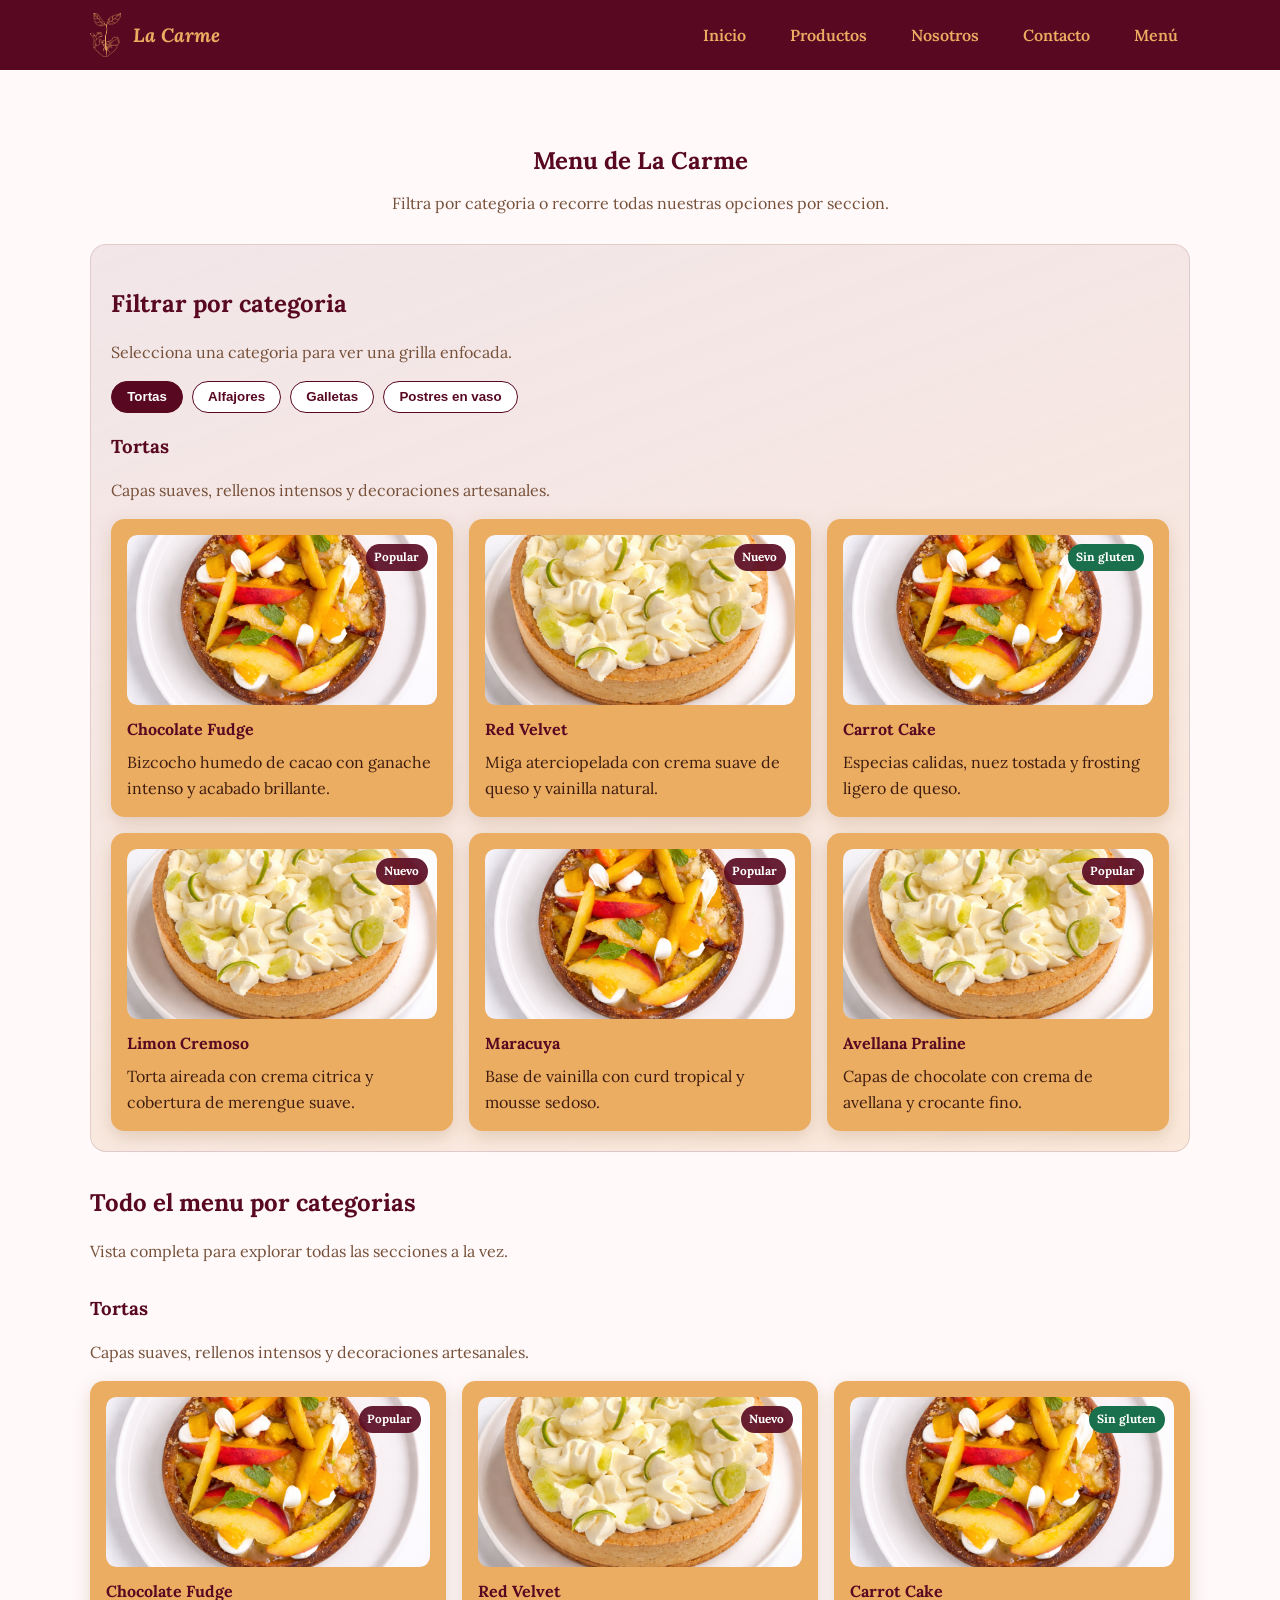
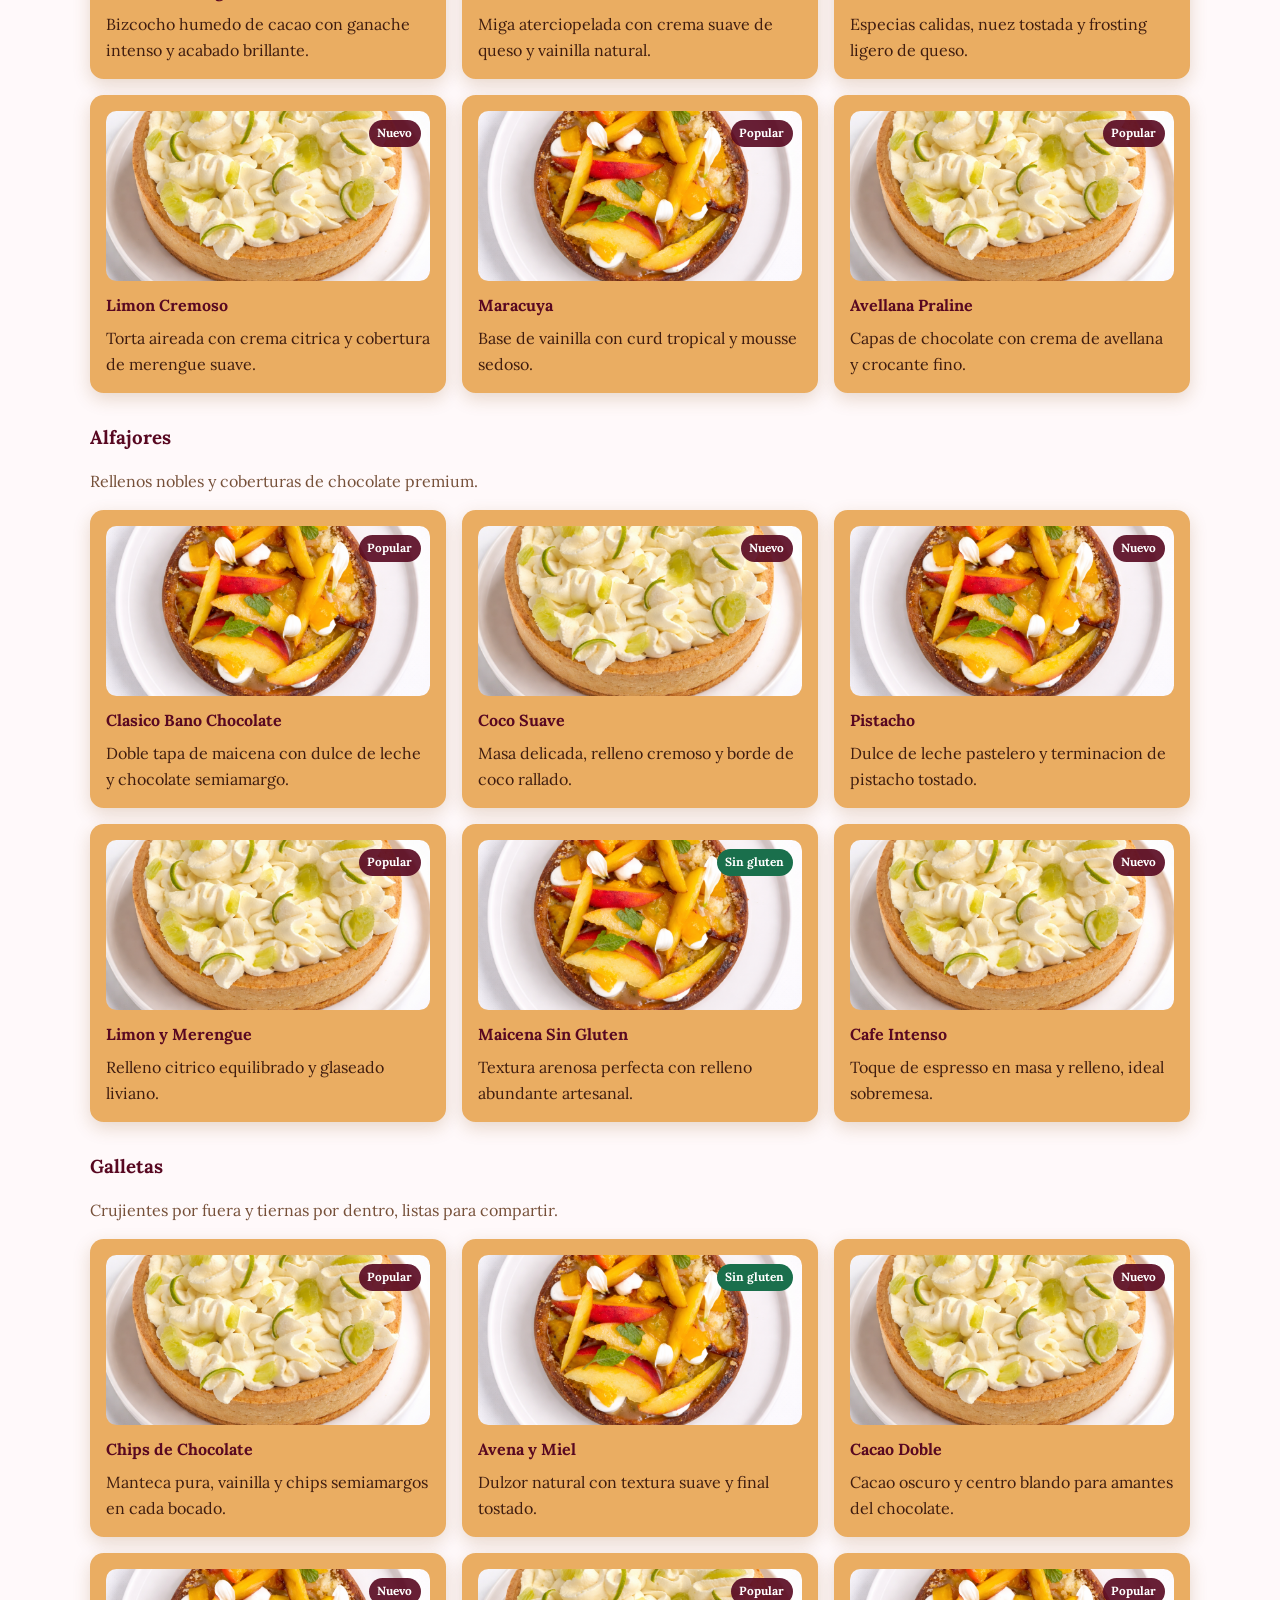
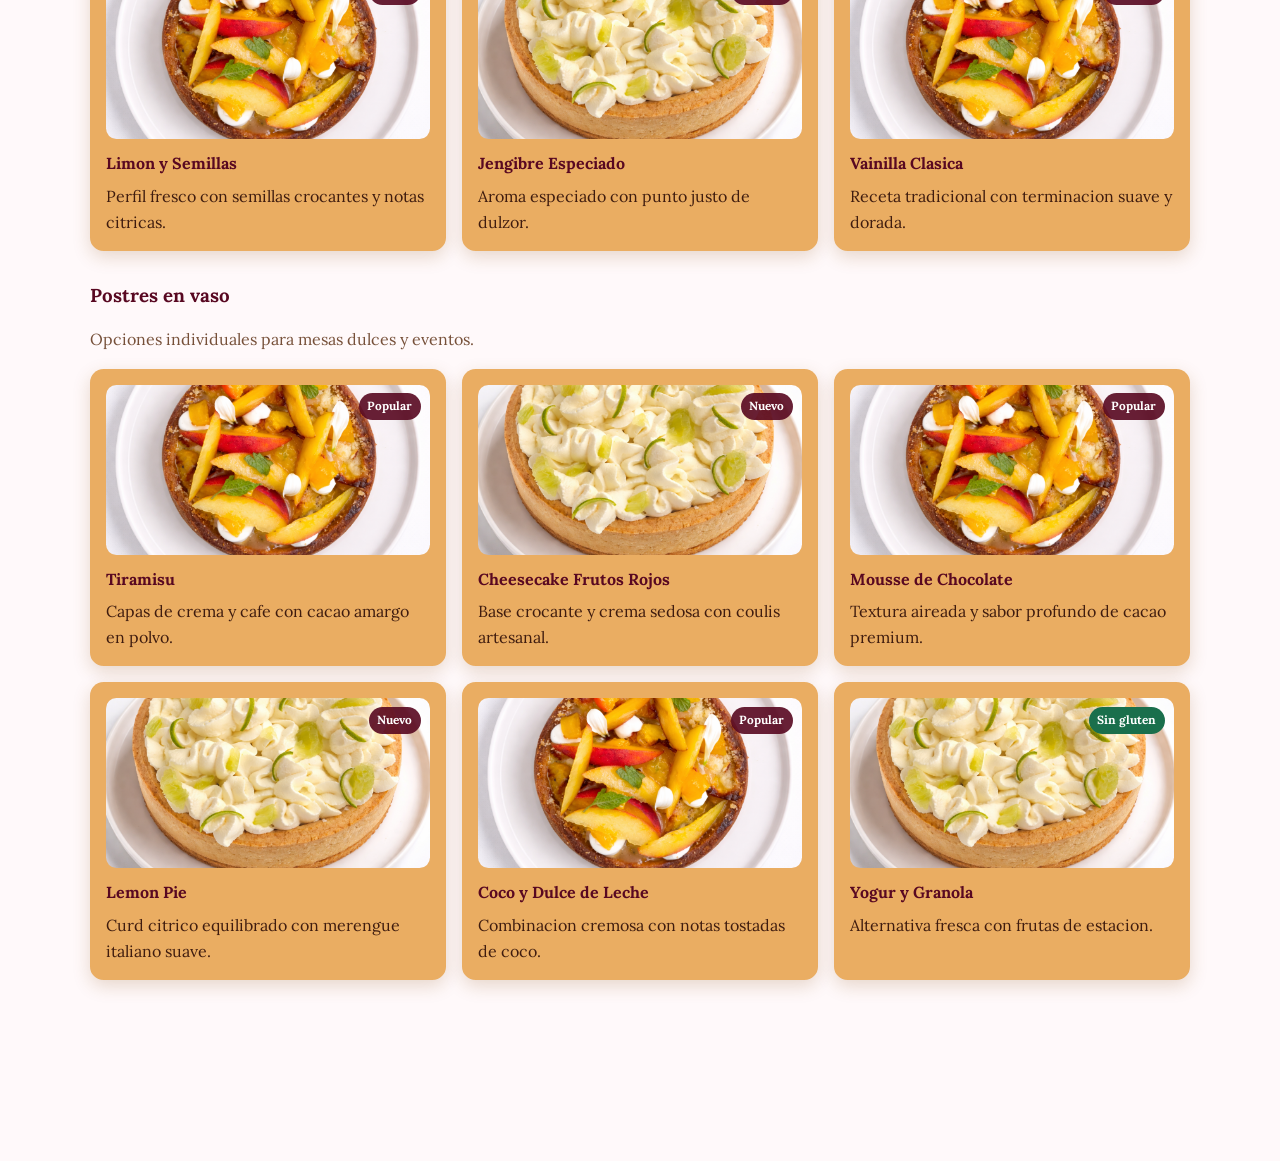
==== menu.html @ 8ae7bb55 "Add menu" ====
<!DOCTYPE html>
<html lang="es">
<head>
  <meta charset="UTF-8" />
  <meta name="viewport" content="width=device-width, initial-scale=1.0" />
  <title>Menu | La Carme Pasteleria</title>
  <link rel="icon" href="Recursos/favicon.png" type="image/png" />
  <link rel="stylesheet" href="css/main.css" />
</head>
<body>
  <site-header></site-header>

  <main>
    <site-menu></site-menu>
  </main>

  <site-footer></site-footer>

  <script type="module" src="js/main.js"></script>
</body>
</html>
---- css/main.css ----
@import url("./_variables.css");
@import url("./_fonts.css");
@import url("./_reset.css");
@import url("./_layout.css");
@import url("./header.css");
@import url("./hero.css");
@import url("./buttons.css");
@import url("./products.css");
@import url("./menu.css");
@import url("./about.css");
@import url("./contact.css");
@import url("./footer.css");
@import url("./responsive.css");

.fade-in {
	opacity: 0;
	transform: translateY(24px);
	transition: opacity 0.6s ease, transform 0.6s ease;
}

.fade-in.visible {
	opacity: 1;
	transform: translateY(0);
}
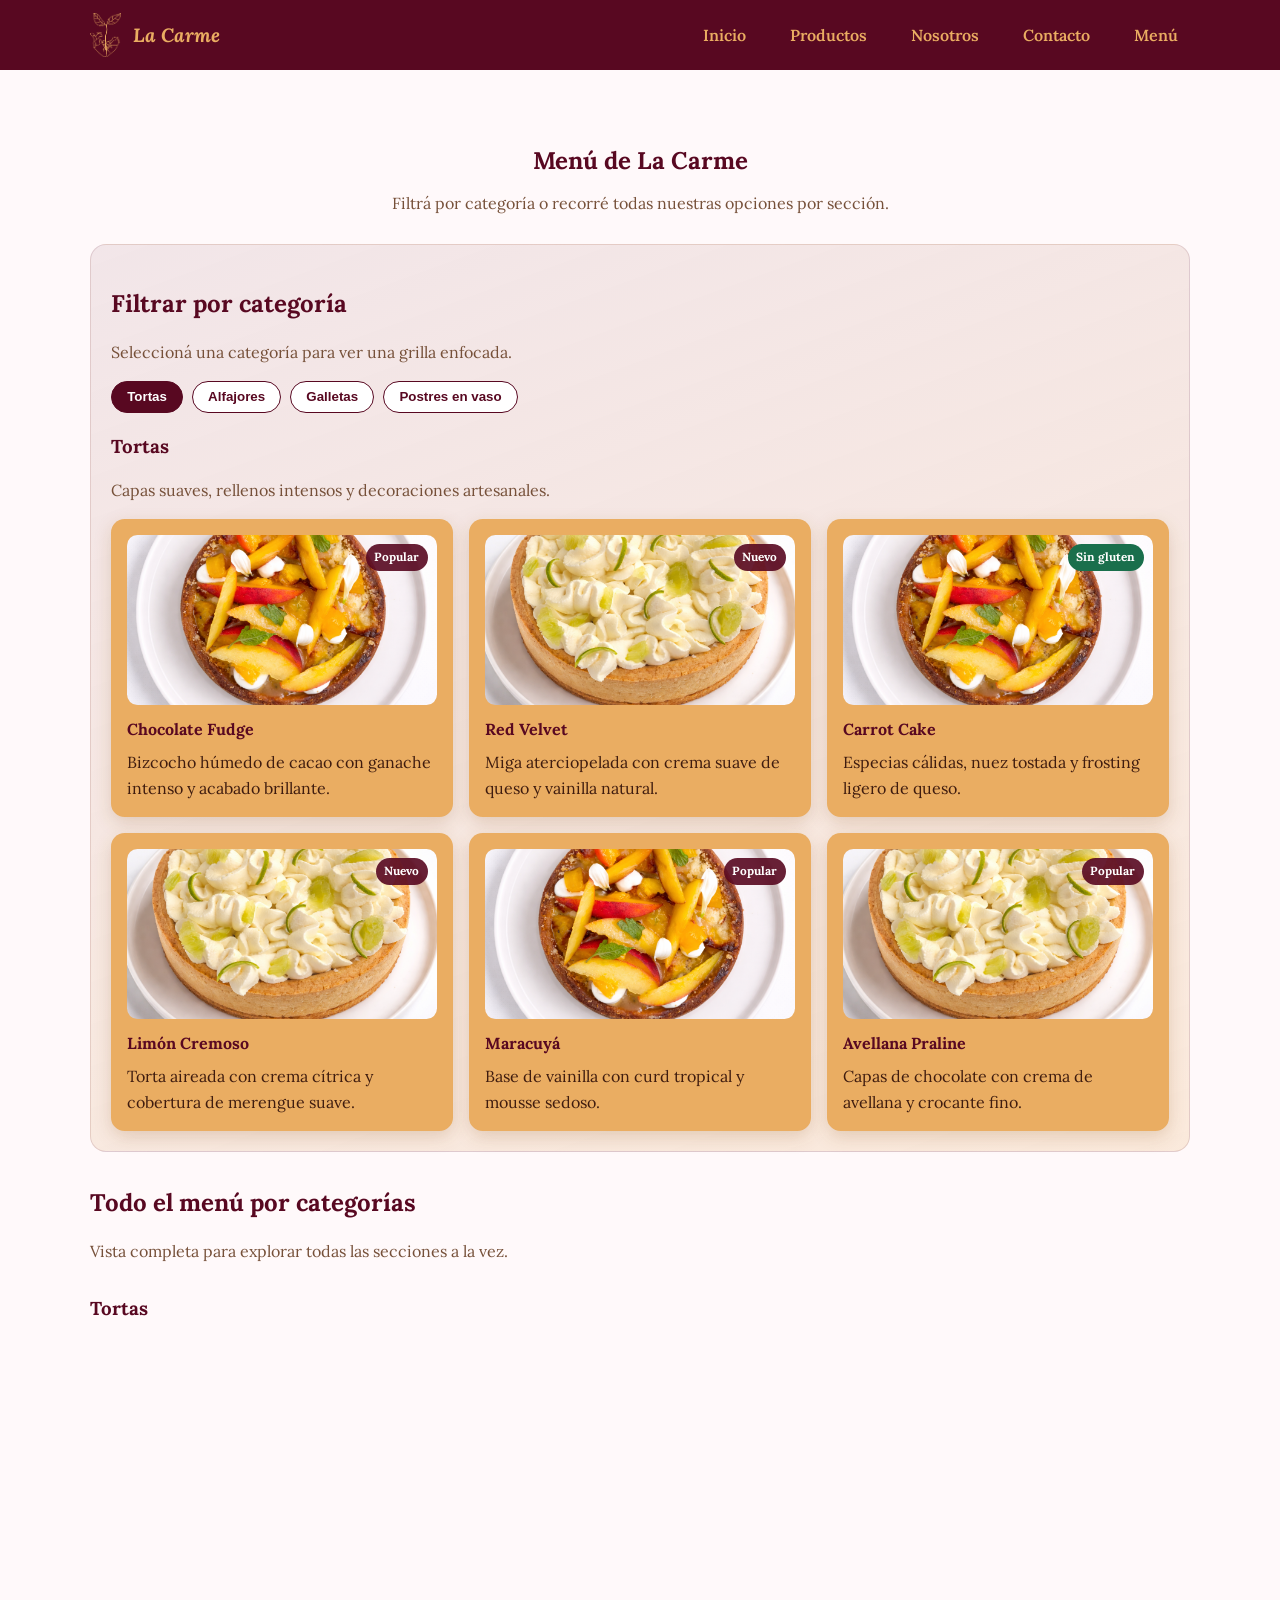
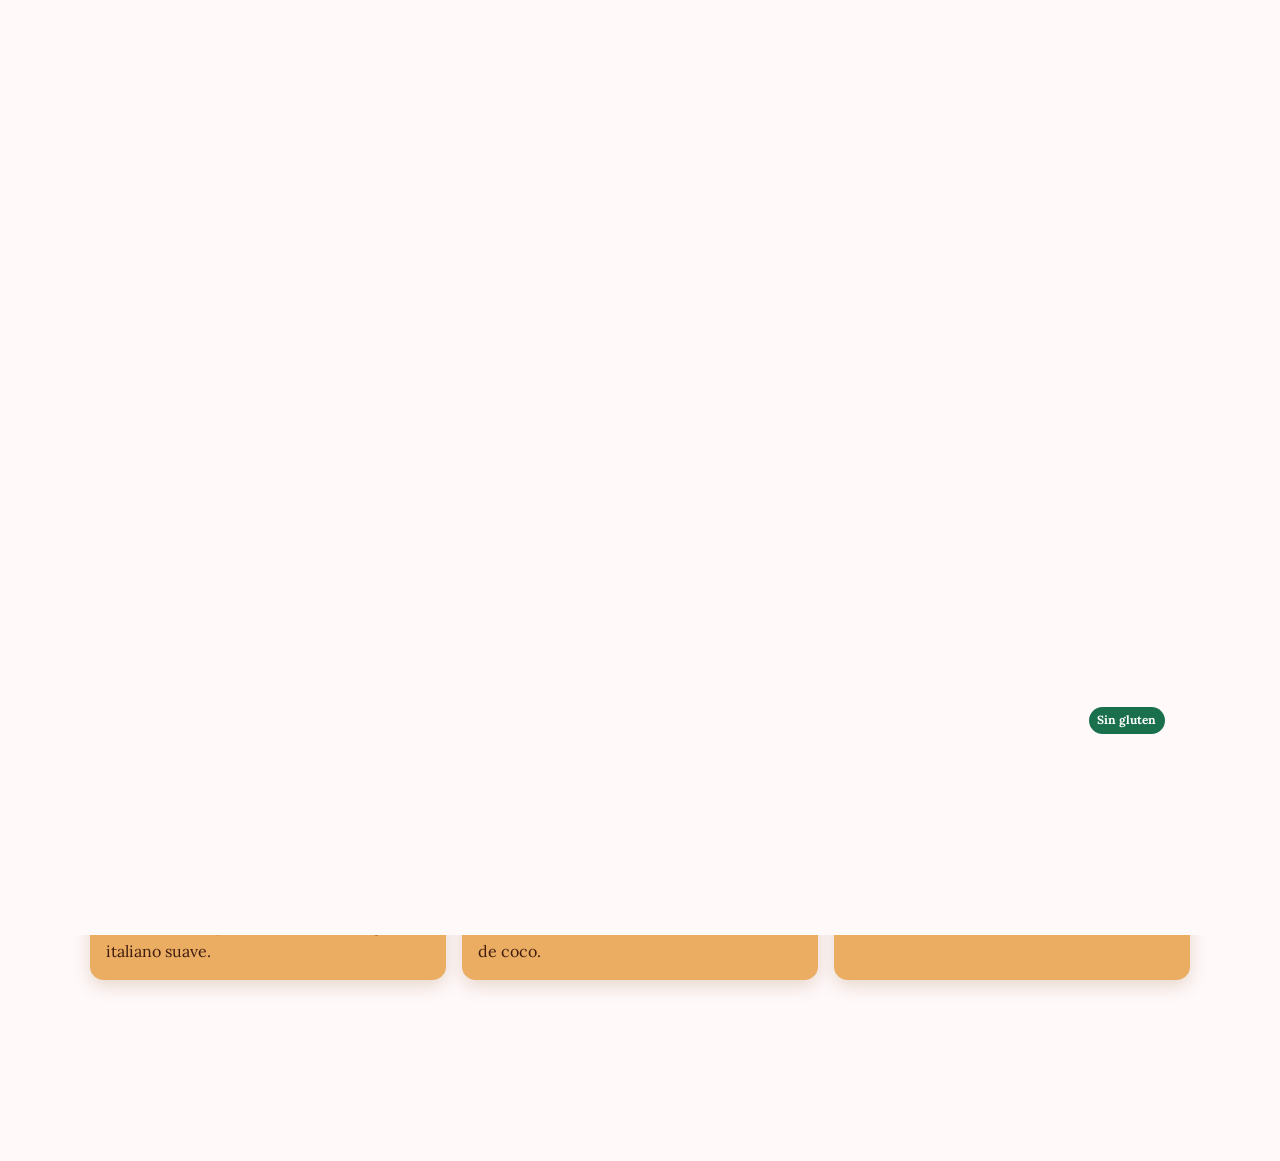
==== commit a337e352: "fix: correct inconsistencies, typos, missing accents, and improve accessibility Agent-Logs-Url: http" ====
--- a/menu.html
+++ b/menu.html
@@ -3,7 +3,8 @@
 <head>
   <meta charset="UTF-8" />
   <meta name="viewport" content="width=device-width, initial-scale=1.0" />
-  <title>Menu | La Carme Pasteleria</title>
+  <meta name="description" content="Menú completo de La Carme Pastelería — tortas, alfajores, galletas y postres artesanales." />
+  <title>Menú | La Carme Pastelería</title>
   <link rel="icon" href="Recursos/favicon.png" type="image/png" />
   <link rel="stylesheet" href="css/main.css" />
 </head>
--- a/css/main.css
+++ b/css/main.css
@@ -1,16 +1,16 @@
-@import url("./_variables.css");
-@import url("./_fonts.css");
-@import url("./_reset.css");
-@import url("./_layout.css");
-@import url("./header.css");
-@import url("./hero.css");
-@import url("./buttons.css");
-@import url("./products.css");
-@import url("./menu.css");
-@import url("./about.css");
-@import url("./contact.css");
-@import url("./footer.css");
-@import url("./responsive.css");
+@import "./variables.css";
+@import "./fonts.css";
+@import "./reset.css";
+@import "./layout.css";
+@import "./header.css";
+@import "./hero.css";
+@import "./buttons.css";
+@import "./products.css";
+@import "./menu.css";
+@import "./about.css";
+@import "./contact.css";
+@import "./footer.css";
+@import "./responsive.css";
 
 .fade-in {
 	opacity: 0;
